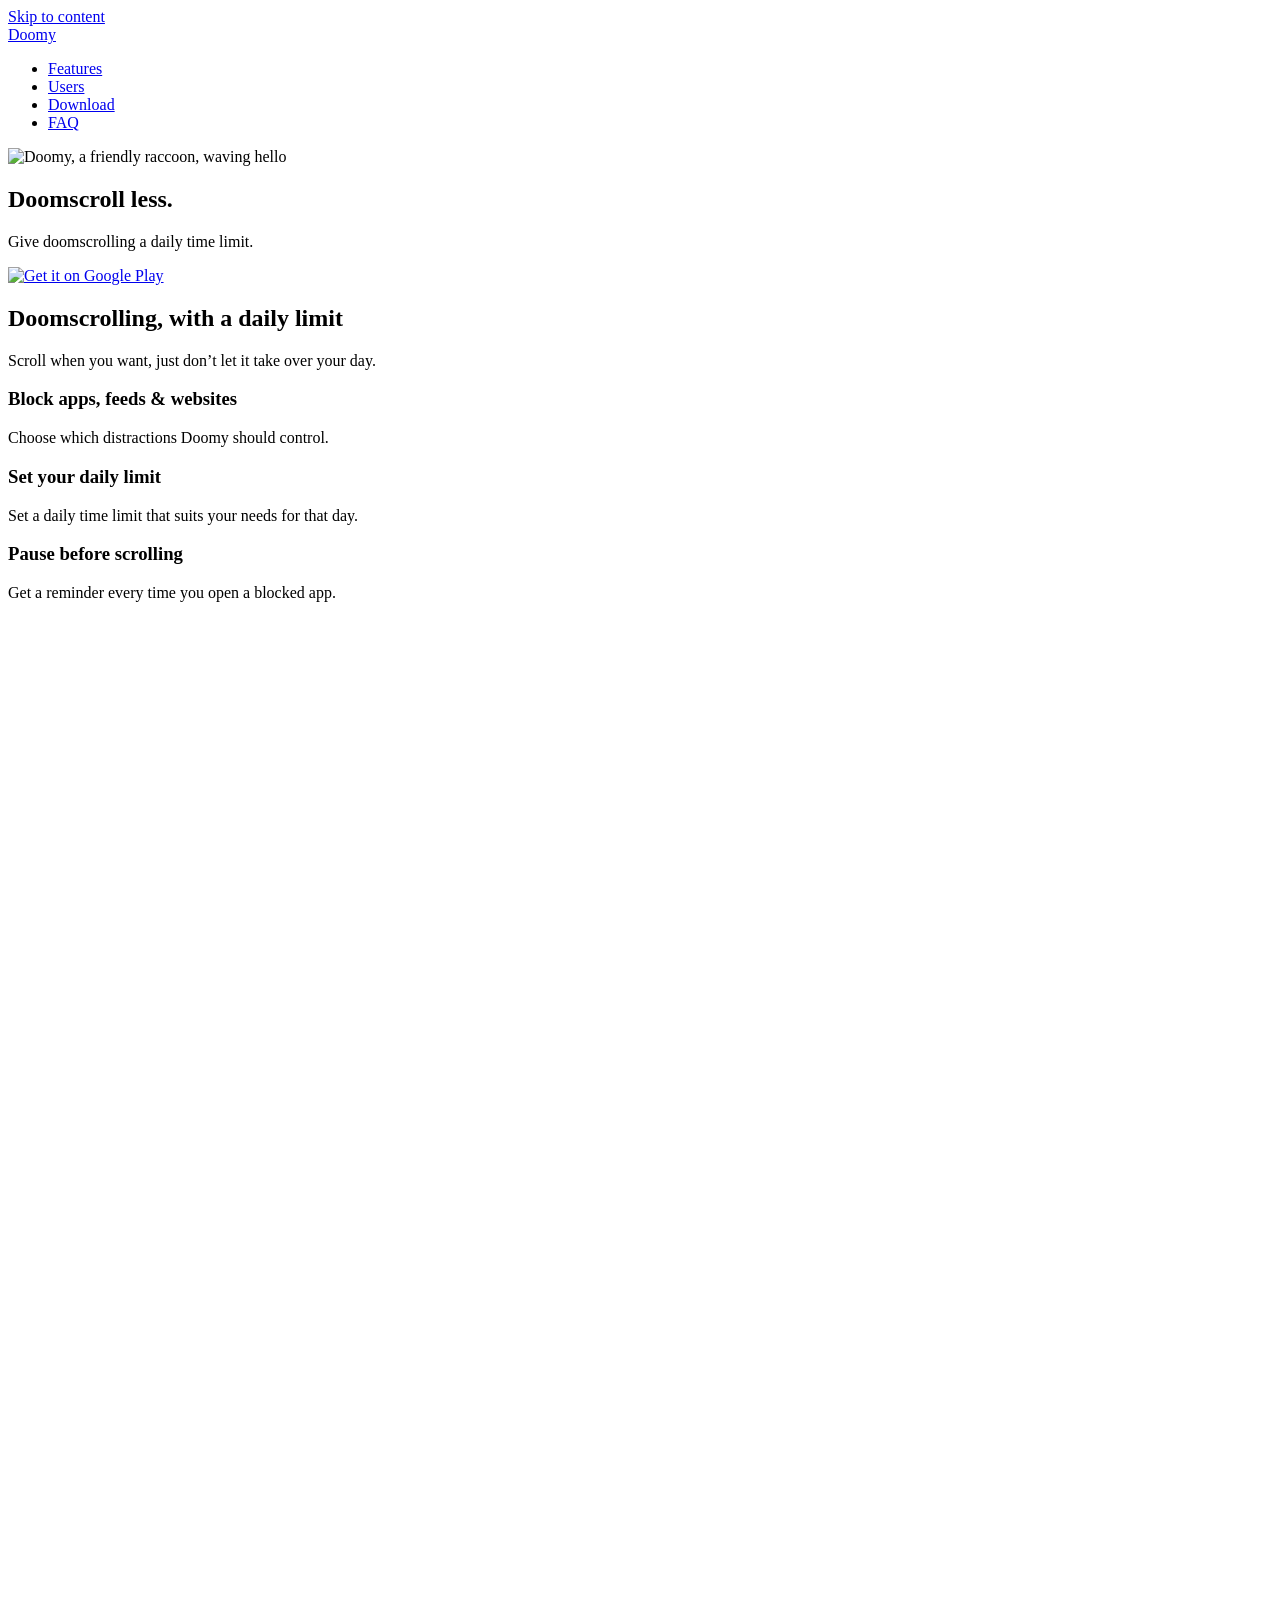
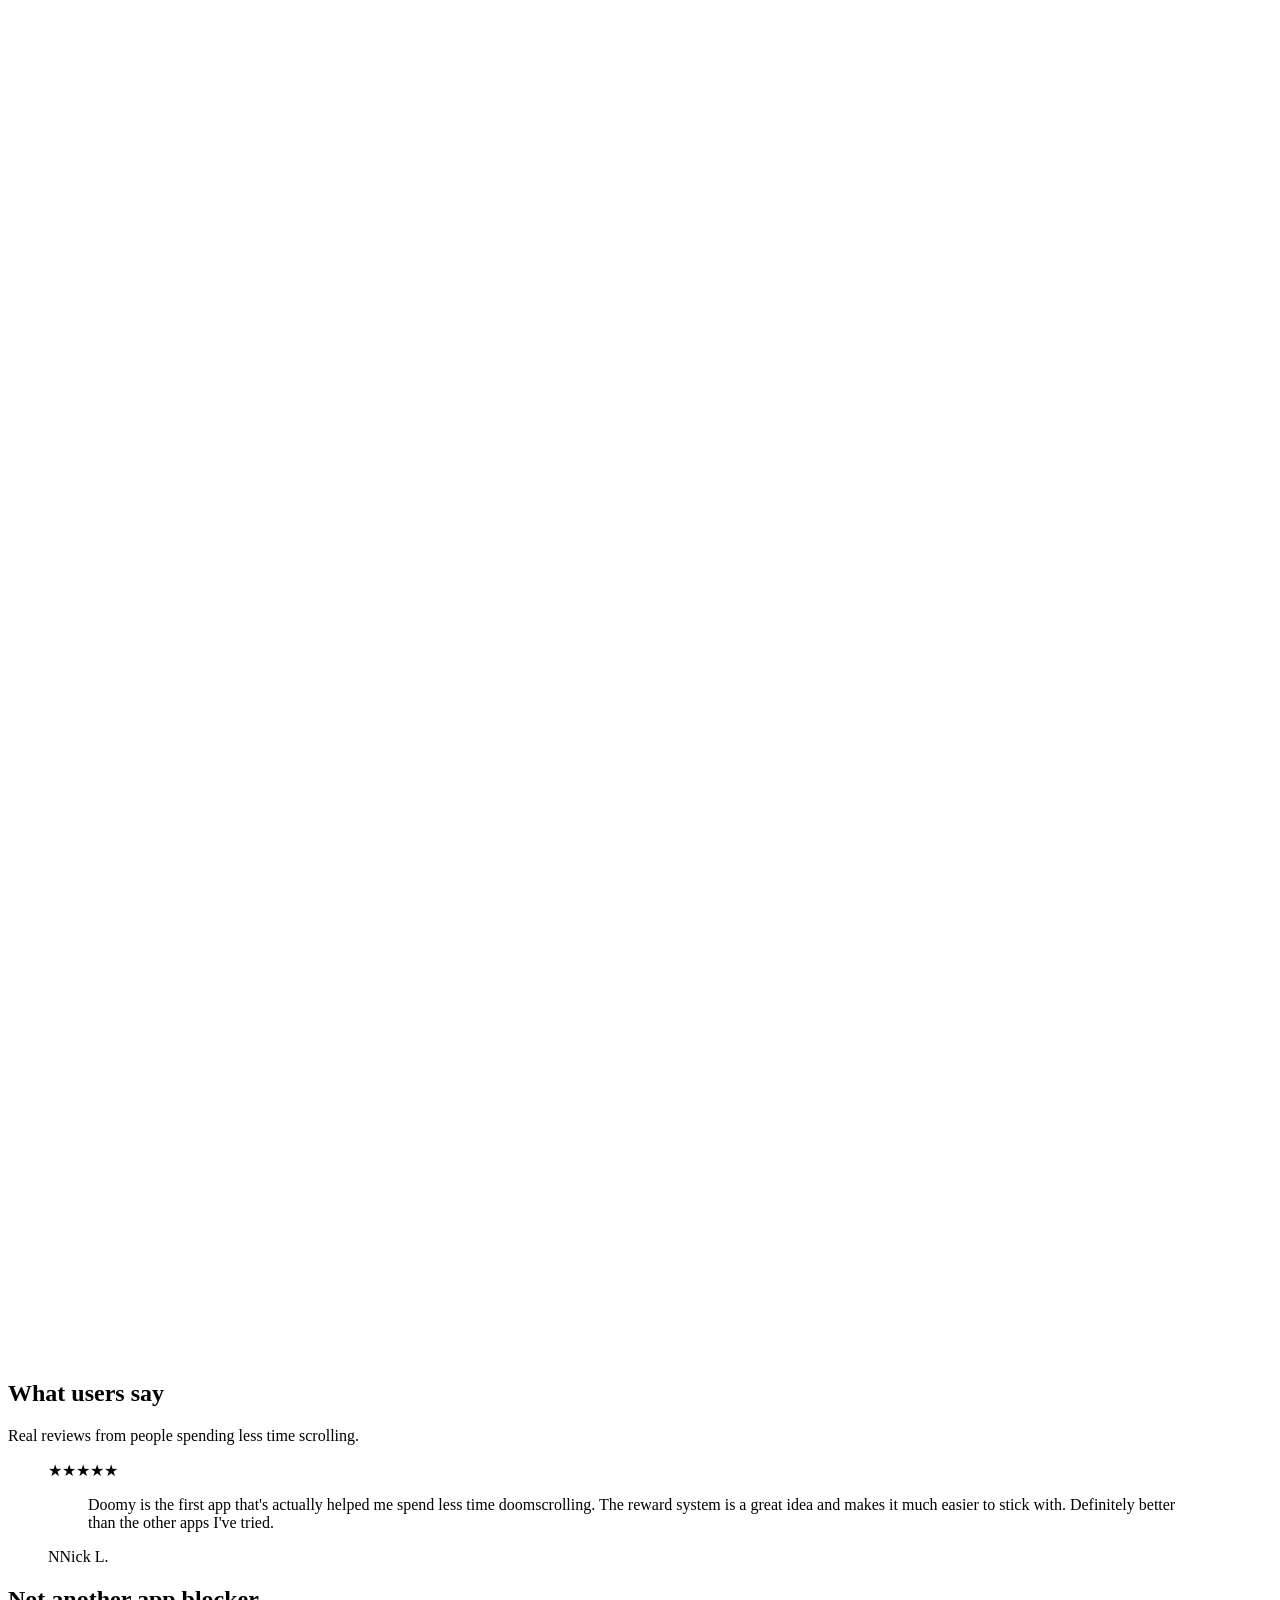
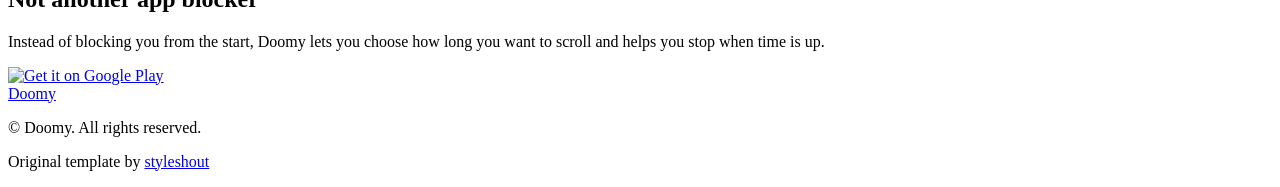
==== index.html @ 3796245a "Add files via upload" ====
﻿<!DOCTYPE html>
<html lang="en">
<head>
  <meta charset="utf-8">
  <meta name="viewport" content="width=device-width, initial-scale=1">
  <meta name="theme-color" content="#D9E8F7">
  <meta name="description" content="Doomscroll less with Doomy for Android. Set a daily scrolling limit, pause before opening an app, and understand where your time goes.">
  <title>Doomy — Doomscroll less.</title>
  <link rel="icon" type="image/png" href="images/doomy_body_waving.png">
  <link rel="preconnect" href="https://fonts.googleapis.com">
  <link rel="preconnect" href="https://fonts.gstatic.com" crossorigin>
  <link href="https://fonts.googleapis.com/css2?family=Barlow:wght@400;500;600;700;800&display=swap" rel="stylesheet">
  <link rel="stylesheet" href="css/doomy.css">
  <script src="js/doomy-features.js" defer></script>
</head>
<body id="top">
  <a class="skip-link" href="#main">Skip to content</a>
  <header class="site-header container">
  <a class="brand" href="#top" aria-label="Doomy home">Doomy</a>

  <nav aria-label="Main navigation">
    <ul class="nav-list">
      <li><a href="#features">Features</a></li>
      <li><a href="#users">Users</a></li>
      <li><a href="https://play.google.com/store/apps/details?id=io.doomy.app&amp;hl=en">Download</a></li>
      <li><a href="faq.html">FAQ</a></li>
    </ul>
  </nav>
</header>

  <main id="main">
    <section class="hero container" aria-labelledby="hero-title">
      <div class="mascot">
        <img src="images/doomy_body_waving.png" width="1111" height="1416" alt="Doomy, a friendly raccoon, waving hello" fetchpriority="high">
      </div>
      <h1 id="hero-title">Doomscroll less.</h1>
      <p class="hero-subtitle">Give doomscrolling a daily time limit.</p>
	<a
	class="google-play-link"
	href="https://play.google.com/store/apps/details?id=io.doomy.app&amp;hl=en"
	aria-label="Get Doomy on Google Play"
	>
	<img
		src="images/google-play-badge.svg"
		alt="Get it on Google Play"
		class="google-play-badge"
	>
	</a>

     <!-- <p class="platform-note">Made for Android. Made for your day.</p> -->
    </section>

    <section id="features" class="positioning container" aria-labelledby="positioning-title">
      <h2 id="positioning-title">Doomscrolling, with a daily limit</h2>
      <p>Scroll when you want, just don’t let it take over your day.</p>
    </section>

<section class="features-showcase container" aria-label="Doomy features">

  <div class="feature-list">

  <div class="feature-card">
      <h3>Block apps, feeds & websites</h3>
      <p>Choose which distractions Doomy should control.</p>
    </div>

    <div class="feature-card">
      <h3>Set your daily limit</h3>
      <p>Set a daily time limit that suits your needs for that day.</p>
    </div>

    <div class="feature-card">
      <h3>Pause before scrolling</h3>
      <p>Get a reminder every time you open a blocked app.</p>
    </div>

  </div>

  <div class="feature-video-wrap">
    <div class="feature-video-crop">
    <video id="feature-demo" class="feature-video" muted loop playsinline preload="metadata" width="1080" height="2338" aria-label="Doomy demo: block distractions, set your daily limit, and pause before scrolling">
      <source src="videos/doomy.mp4" type="video/mp4">
      Your browser does not support this demo video.
    </video>
    </div>
  </div>

</section>

    <section id="users" class="community container" aria-labelledby="community-title">
      <h2 id="community-title">What users say</h2>
      <p class="section-subtitle">Real reviews from people spending less time scrolling.</p>
      <figure class="review-card">
        <div class="review-stars" role="img" aria-label="5 out of 5 stars">★★★★★</div>
        <blockquote>
          <p>Doomy is the first app that's actually helped me spend less time doomscrolling. The reward system is a great idea and makes it much easier to stick with. Definitely better than the other apps I've tried.</p>
        </blockquote>
        <figcaption><span class="review-avatar" aria-hidden="true">N</span><span>Nick L.</span></figcaption>
      </figure>
      </figure>
    </section>

    <section class="closing container" aria-labelledby="closing-title">
      <div class="closing-panel">
      <!--   <span class="closing-eyebrow">A little less scrolling. A little more living.</span> -->
        <h2 id="closing-title">Not another app blocker</h2>
        <p>Instead of blocking you from the start, Doomy lets you choose how long you want to scroll and helps you stop when time is up.</p>
        <a class="google-play-link" href="https://play.google.com/store/apps/details?id=io.doomy.app&amp;hl=en" aria-label="Get Doomy on Google Play">
          <img src="images/google-play-badge.svg" alt="Get it on Google Play" class="google-play-badge">
        </a>
      </div>
    </section>
  </main>

  <footer class="site-footer container">
    <a class="brand" href="#top">Doomy</a>
    <p>© Doomy. All rights reserved.</p>
    <p class="template-credit">Original template by <a href="https://www.styleshout.com/">styleshout</a></p>
  </footer>
</body>
</html>
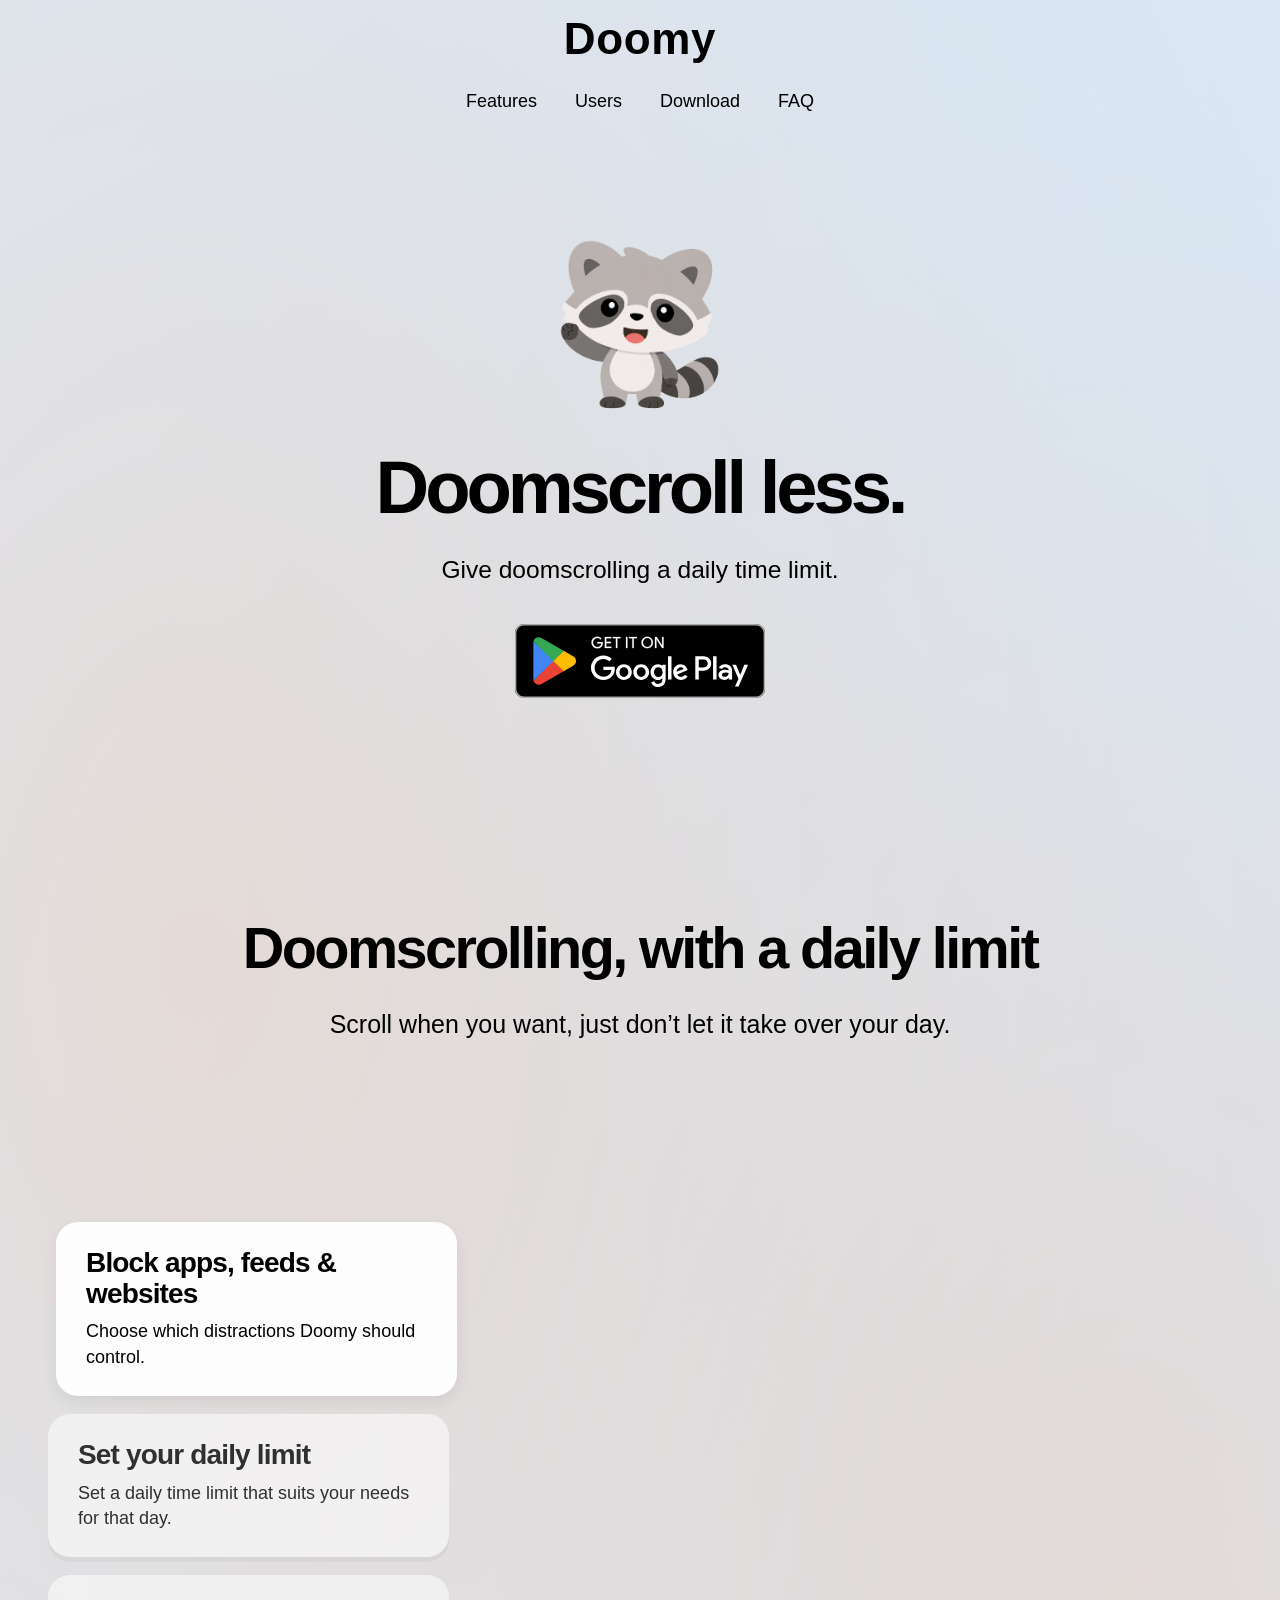
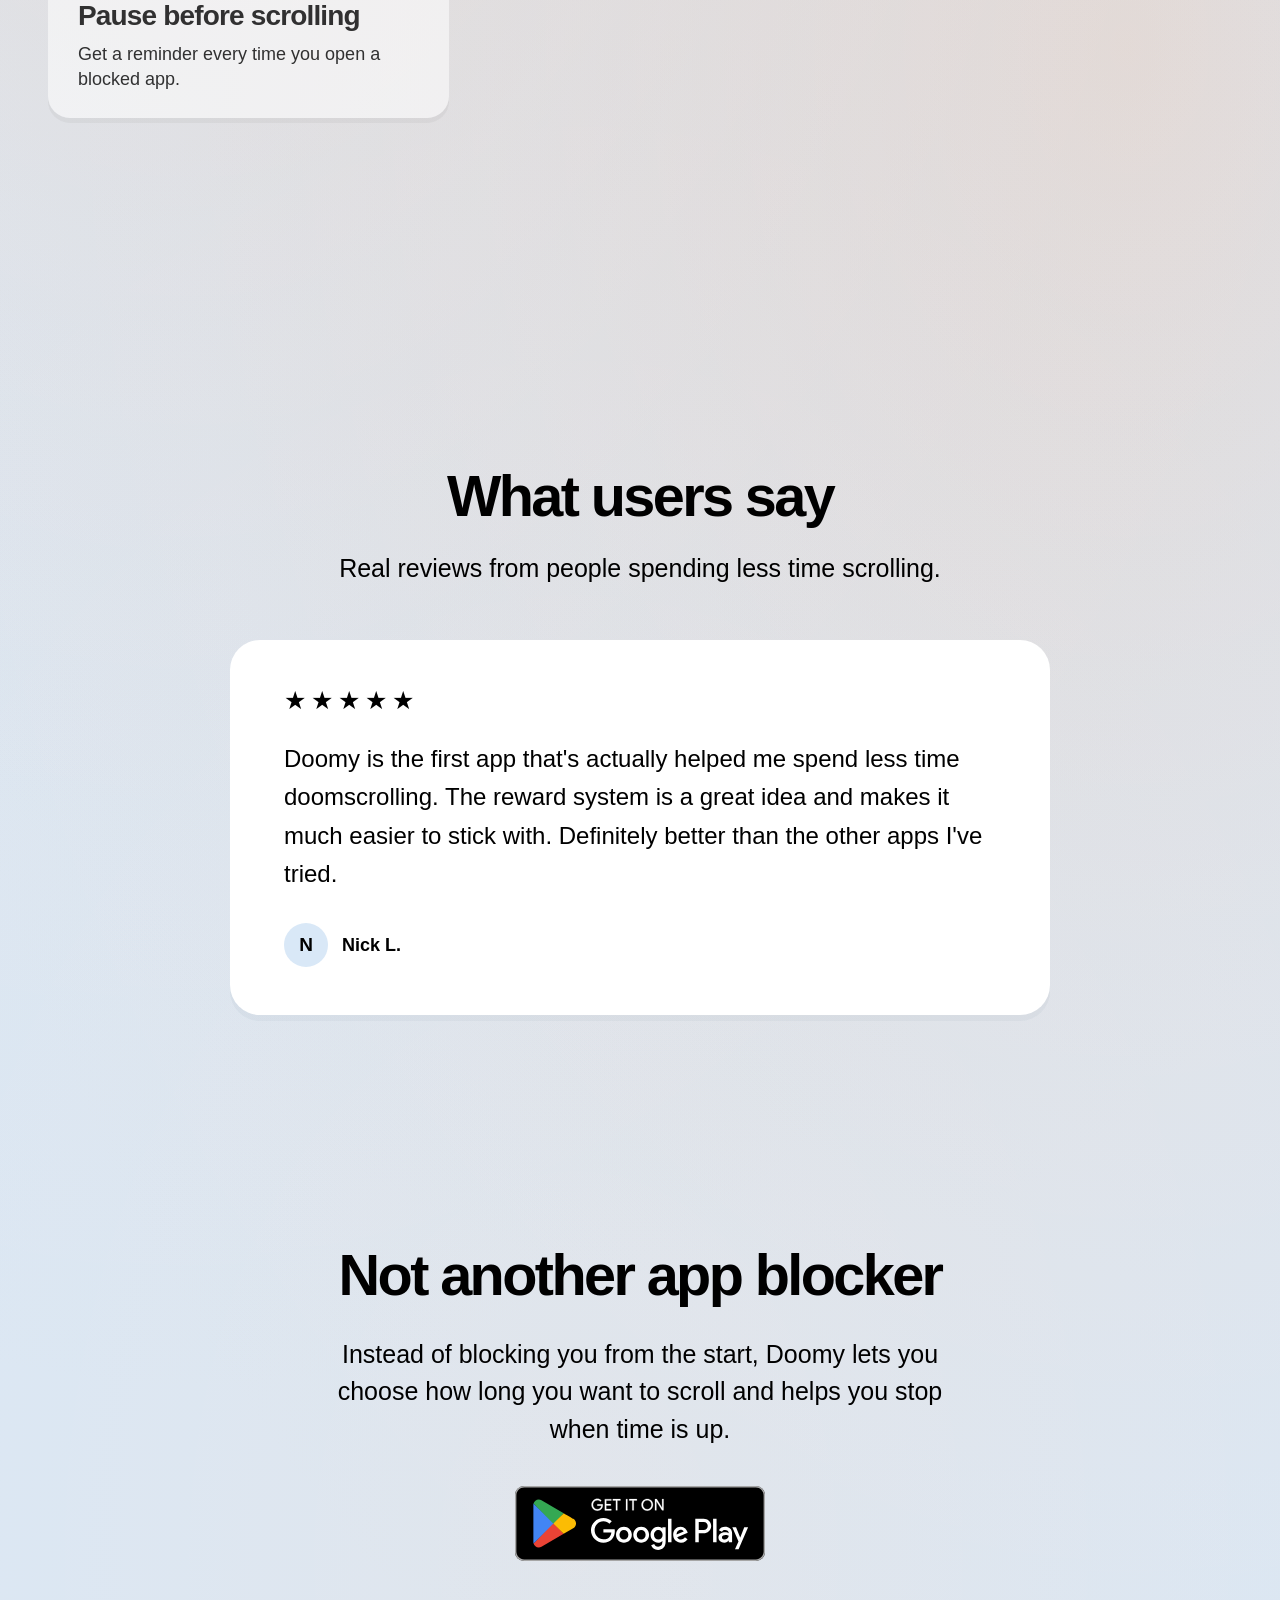
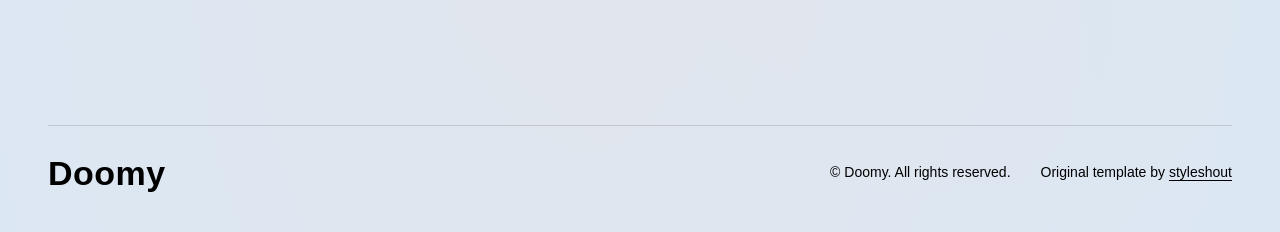
==== commit 1946889e: "Add files via upload" ====
--- a/index.html
+++ b/index.html
@@ -1,6 +1,15 @@
 ﻿<!DOCTYPE html>
 <html lang="en">
 <head>
+  <!-- Google tag (gtag.js) -->
+<script async src="https://www.googletagmanager.com/gtag/js?id=G-LL7Q7P6G5Z"></script>
+<script>
+  window.dataLayer = window.dataLayer || [];
+  function gtag(){dataLayer.push(arguments);}
+  gtag('js', new Date());
+
+  gtag('config', 'G-LL7Q7P6G5Z');
+</script>
   <meta charset="utf-8">
   <meta name="viewport" content="width=device-width, initial-scale=1">
   <meta name="theme-color" content="#D9E8F7">
--- a/css/doomy.css
+++ b/css/doomy.css
@@ -0,0 +1,371 @@
+/* Doomy landing page. The original template stylesheet remains for styles.html. */
+:root {
+  color-scheme: light;
+  --background: #d9e8f7;
+  --ink: #000;
+  --panel: #edf4fb;
+  --radius: 40px;
+}
+
+*, *::before, *::after { box-sizing: border-box; }
+html { scroll-behavior: smooth; scroll-padding-top: 36px; }
+body {
+  margin: 0;
+background:
+  radial-gradient(
+    ellipse 120% 70% at 15% 28%,
+    rgb(255 198 155 / 34%) 0%,
+    rgb(255 208 175 / 18%) 38%,
+    rgb(255 214 185 / 6%) 62%,
+    rgb(255 214 185 / 0%) 85%
+  ),
+  radial-gradient(
+    ellipse 115% 65% at 88% 48%,
+    rgb(255 190 145 / 30%) 0%,
+    rgb(255 205 170 / 15%) 40%,
+    rgb(255 215 190 / 5%) 65%,
+    rgb(255 215 190 / 0%) 86%
+  ),
+  radial-gradient(
+    ellipse 95% 60% at 55% 35%,
+    rgb(188 218 245 / 28%) 0%,
+    rgb(188 218 245 / 10%) 50%,
+    rgb(188 218 245 / 0%) 82%
+  ),
+  radial-gradient(
+    ellipse 100% 55% at 45% 92%,
+    rgb(255 220 195 / 20%) 0%,
+    rgb(255 220 195 / 8%) 45%,
+    rgb(255 220 195 / 0%) 82%
+  ),
+  var(--background);
+  color: var(--ink);
+  font-family: "Barlow", Arial, sans-serif;
+  font-size: 20px;
+  line-height: 1.5;
+  -webkit-font-smoothing: antialiased;
+}
+a { color: inherit; text-decoration: none; }
+a:focus-visible { outline: 3px solid #315c7b; outline-offset: 7px; border-radius: 4px; }
+img { display: block; max-width: 100%; height: auto; }
+h1, h2, p, figure, blockquote { margin: 0; }
+h1, h2 { font-weight: 700; letter-spacing: -.045em; line-height: 1.05; text-wrap: balance; }
+h2 { font-size: clamp(42px, 4.5vw, 64px); }
+.container { width: min(1184px, calc(100% - 96px)); margin-inline: auto; }
+.skip-link { position: absolute; top: 12px; left: 16px; padding: 12px 20px; background: white; transform: translateY(-180%); z-index: 2; }
+.skip-link:focus { transform: translateY(0); }
+
+/* Quiet navigation, with all four items visible even on small screens. */
+.site-header {
+  min-height: 140px;
+  display: flex;
+  flex-direction: column;
+  align-items: center;
+  justify-content: center;
+  gap: 18px;
+}
+
+.brand {
+  font-size: 44px;
+  line-height: 1;
+  font-weight: 800;
+  letter-spacing: -.055em;
+  text-align: center;
+}
+
+.site-header .brand,
+.site-footer .brand { letter-spacing: .015em; }
+
+.nav-list {
+  display: flex;
+  align-items: center;
+  justify-content: center;
+  gap: 38px;
+  margin: 0;
+  padding: 0;
+  list-style: none;
+  font-size: 18px;
+  font-weight: 500;
+}
+.nav-list a { display: inline-flex; align-items: center; min-height: 44px; }
+.nav-list a:hover { text-decoration: underline; text-underline-offset: 7px; }
+.nav-placeholder { cursor: default; }
+
+/* The mascot's original PNG contains generous transparent padding. The frame
+   removes that visual gap without cropping the character or changing the asset. */
+.hero { padding-top: 101px; padding-bottom: 220px; text-align: center; }
+.mascot { position: relative; width: 230px; max-width: 100%; aspect-ratio: 360 / 275; margin: 0 auto 32px; }
+.mascot img { position: absolute; top: 0; left: 0; width: 100%; transform: translateY(-20.7%); pointer-events: none; }
+.hero h1 { font-size: clamp(46.4px, 5.8vw, 83.2px); letter-spacing: -.055em; }
+.hero-subtitle { margin-top: 26px; font-size: clamp(18.4px, 1.92vw, 25.6px); line-height: 1.35; }
+.platform-note { margin-top: 17px; font-size: 15px; }
+.google-play-link {
+  display: block;
+  width: fit-content;
+  margin: 38px auto 0;
+}
+
+.google-play-badge {
+  display: block;
+  width: 250px;
+  height: auto;
+}
+.positioning { padding: 0; text-align: center; }
+.positioning h2 { max-width: 870px; margin-inline: auto; }
+.positioning p { margin-top: 28px; font-size: 25px; }
+
+/* Feature showcase */
+.features-showcase {
+  display: grid;
+  grid-template-columns: 0.9fr 1.6fr;
+  align-items: center;
+  gap: 70px;
+  padding-block: 116px 140px;
+}
+
+
+/* LEFT SIDE */
+
+.feature-list {
+  display: flex;
+  flex-direction: column;
+  gap: 18px;
+}
+
+.feature-card {
+  padding: 26px 30px;
+  background: rgba(255, 255, 255, 0.72);
+  border-radius: 22px;
+  box-shadow: 0 5px 0 rgba(0, 0, 0, 0.05);
+  opacity: .78;
+  transition: opacity 250ms ease, background-color 250ms ease, box-shadow 250ms ease, transform 250ms ease;
+}
+
+.feature-card.active {
+  opacity: 1;
+  background: rgba(255, 255, 255, .94);
+  box-shadow: 0 6px 16px rgba(0, 0, 0, .07);
+  transform: translateX(8px);
+}
+
+.feature-card h3 {
+  margin: 0;
+  font-size: 28px;
+  line-height: 1.1;
+  font-weight: 700;
+  letter-spacing: -0.03em;
+}
+
+.feature-card p {
+  margin-top: 10px;
+  font-size: 18px;
+  line-height: 1.4;
+}
+
+
+/* RIGHT SIDE */
+
+.feature-video-wrap {
+  display: flex;
+  align-items: center;
+  justify-content: center;
+  height: 620px;
+  min-width: 0;
+}
+
+.feature-video-crop {
+  /* Measured visible area of the 1080 x 2338 source: 1076 x 2094.
+     Adjust --video-zoom here if the exported edge needs a small trim. */
+  --video-zoom: 1.004;
+  height: 100%;
+  max-width: 100%;
+  aspect-ratio: 1076 / 2094;
+  overflow: hidden;
+  border-radius: 7.5% / 3.85%;
+  /* Trim only the top and bottom without scaling or distorting the UI. */
+  clip-path: inset(1% 0 .6% 0 round 7.5% / 3.85%);
+}
+
+.feature-video {
+  display: block;
+  width: 100%;
+  height: 100%;
+  object-fit: cover;
+  object-position: center;
+  transform: scale(var(--video-zoom));
+}
+.community { padding-block: 146px 150px; text-align: center; }
+.section-subtitle { margin-top: 24px; font-size: 25px; }
+.review-card { max-width: 820px; margin: 52px auto 0; padding: 48px 54px; border-radius: 30px; background: #fff; text-align: left; box-shadow: 0 6px 0 rgb(63 95 121 / 5%); }
+.review-stars { font-size: 25px; letter-spacing: 5px; line-height: 1; }
+.review-card blockquote { margin-top: 27px; font-size: 24px; line-height: 1.6; }
+.review-card figcaption { display: flex; align-items: center; gap: 14px; margin-top: 30px; font-size: 18px; font-weight: 600; }
+.review-avatar { display: grid; place-items: center; width: 44px; height: 44px; border-radius: 50%; background: var(--background); font-size: 19px; }
+
+.closing { padding-bottom: 76px; }
+.closing-panel { padding: 80px 40px 88px; text-align: center; }
+.closing-eyebrow { display: block; margin-bottom: 30px; font-size: 17px; font-weight: 500; }
+.closing p { max-width: 630px; margin: 30px auto 0; font-size: 25px; line-height: 1.5; }
+.site-footer { display: flex; align-items: center; gap: 30px; padding-block: 30px 42px; border-top: 1px solid rgb(0 0 0 / 13%); }
+.site-footer .brand { font-size: 34px; margin-right: auto; }
+.site-footer p { font-size: 14px; }
+.template-credit a { text-decoration: underline; text-underline-offset: 3px; }
+
+@media (max-width: 1100px) {
+  .container { width: calc(100% - 72px); }
+.features-showcase {
+  gap: 45px;
+}
+
+.feature-video-wrap {
+  height: 540px;
+}
+
+.feature-card h3 {
+  font-size: 25px;
+}
+}
+
+@media (max-width: 800px) {
+  .container { width: calc(100% - 48px); }
+  .site-header { min-height: 108px; }
+  .nav-list { gap: 24px; font-size: 17px; }
+  .hero { padding-block: 85px 100px; }
+  .hero h1 { font-size: 60.8px; }
+  .positioning p, .section-subtitle { font-size: 22px; }
+  .features-showcase {
+  grid-template-columns: 1fr;
+  gap: 60px;
+  padding-block: 66px 90px;
+}
+
+.feature-list {
+  width: 100%;
+  max-width: 560px;
+  margin-inline: auto;
+}
+
+.feature-video-wrap {
+  width: 100%;
+  max-width: 650px;
+  height: 520px;
+  margin-inline: auto;
+}
+  .community { padding-block: 91px 100px; }
+  .review-card { padding: 40px; }
+  .site-footer { flex-wrap: wrap; gap: 20px; }
+  .template-credit { flex-basis: 100%; }
+}
+
+@media (max-width: 480px) {
+  :root { --radius: 28px; }
+  .container { width: calc(100% - 40px); }
+  .site-header { flex-direction: column; justify-content: center; gap: 16px; padding-top: 26px; }
+  .brand { font-size: 42px; }
+  .nav-list { gap: 27px; font-size: 16px; }
+  .hero {
+    padding-block: 79px 76px;
+    /* Leave the next heading below the first screen (128px header + 24px buffer). */
+    min-height: calc(100vh - 104px);
+    min-height: calc(100svh - 104px);
+  }
+  .mascot { width: 190px; margin-bottom: 26px; }
+  .google-play-badge { width: 200px; }
+  .feature-video-crop { --video-zoom: 1.02; }
+  .hero h1 { font-size: clamp(38.4px, 11.2vw, 51.2px); }
+  .hero-subtitle { max-width: 300px; margin: 22px auto 0; font-size: 18.4px; }
+  .platform-note { font-size: 13px; }
+  h2 { font-size: 42px; }
+  .positioning h2 { font-size: 37px; }
+  .positioning p, .section-subtitle { font-size: 20px; line-height: 1.5; }
+  .positioning p { margin-top: 22px; }
+ .features-showcase {
+  padding-block: 46px 70px;
+  gap: 45px;
+}
+
+.feature-list {
+  gap: 14px;
+}
+
+.feature-card {
+  padding: 22px;
+  border-radius: 18px;
+}
+
+.feature-card h3 {
+  font-size: 22px;
+}
+
+.feature-card p {
+  font-size: 17px;
+}
+
+.feature-video-wrap {
+  height: 360px;
+}
+  .community { padding-block: 64px 80px; }
+  .review-card { margin-top: 32px; padding: 30px 26px; border-radius: 26px; }
+  .review-card blockquote { font-size: 20px; line-height: 1.6; }
+  .review-stars { font-size: 22px; }
+  .closing { padding-bottom: 48px; }
+  .closing-panel { padding: 48px 24px 52px; }
+  .closing-eyebrow { max-width: 230px; margin: 0 auto 24px; font-size: 15px; }
+  .closing p { margin-top: 24px; font-size: 21px; }
+  .site-footer { flex-direction: column; align-items: flex-start; gap: 20px; padding-bottom: 28px; }
+  .site-footer .template-credit { flex-basis: auto; }
+  .site-footer p { font-size: 12px; }
+}
+
+@media (prefers-reduced-motion: reduce) {
+  html { scroll-behavior: auto; }
+  .feature-card { transition: none; }
+  .feature-card.active { transform: none; }
+}
+
+/* FAQ uses the shared page background, container, header and footer above. */
+.faq-page { max-width: 800px; padding-block: 56px 112px; }
+.faq-page h1 { margin-bottom: 48px; font-size: clamp(40px, 4.5vw, 64px); text-align: center; }
+.faq-list { display: grid; gap: 16px; }
+.faq-card { background: rgb(255 255 255 / 80%); border-radius: 20px; }
+.faq-question {
+  display: flex;
+  align-items: center;
+  justify-content: space-between;
+  gap: 24px;
+  width: 100%;
+  min-height: 80px;
+  padding: 24px 28px;
+  border: 0;
+  border-radius: 20px;
+  background: transparent;
+  color: var(--ink);
+  font-family: inherit;
+  font-size: 22px;
+  font-weight: 600;
+  line-height: 1.4;
+  text-align: left;
+  cursor: pointer;
+}
+.faq-question:focus-visible { outline: 3px solid #315c7b; outline-offset: 4px; }
+.faq-icon { flex: 0 0 24px; font-size: 28px; line-height: 1; text-align: center; transition: transform 250ms ease; }
+.faq-card.is-open .faq-icon { transform: rotate(45deg); }
+.faq-panel { display: grid; grid-template-rows: 0fr; visibility: hidden; transition: grid-template-rows 250ms ease, visibility 250ms; }
+.faq-card.is-open .faq-panel { grid-template-rows: 1fr; visibility: visible; }
+.faq-panel-inner { min-height: 0; overflow: hidden; }
+.faq-answer { padding: 0 28px 28px; font-size: 19px; line-height: 1.65; overflow-wrap: anywhere; }
+.faq-answer p + p { margin-top: 18px; }
+.faq-answer strong { font-weight: 600; }
+.faq-answer a { text-decoration: underline; text-underline-offset: 3px; }
+
+@media (max-width: 480px) {
+  .faq-page { padding-block: 48px 72px; }
+  .faq-page h1 { margin-bottom: 32px; font-size: 40px; }
+  .faq-list { gap: 14px; }
+  .faq-question { gap: 16px; min-height: 76px; padding: 20px; font-size: 20px; }
+  .faq-answer { padding: 0 20px 24px; font-size: 18px; }
+}
+
+@media (prefers-reduced-motion: reduce) {
+  .faq-panel, .faq-icon { transition: none; }
+}
